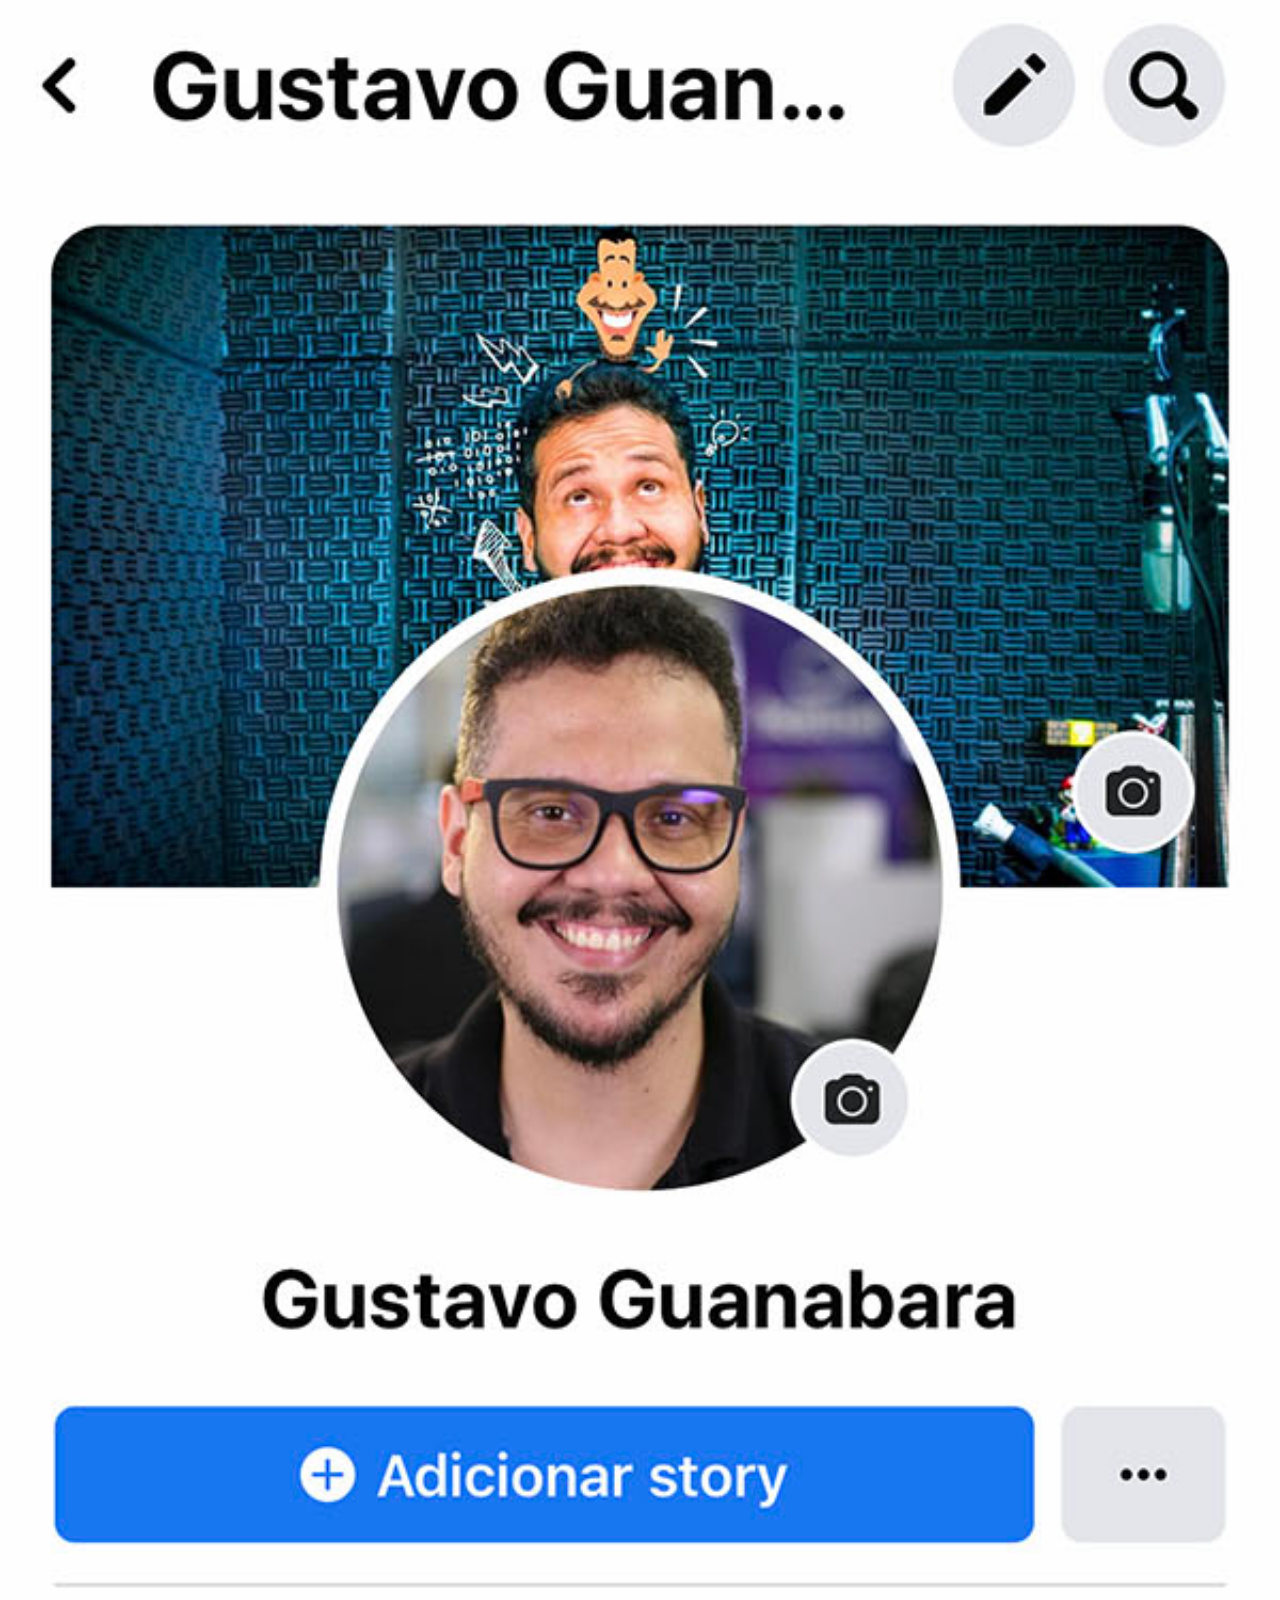
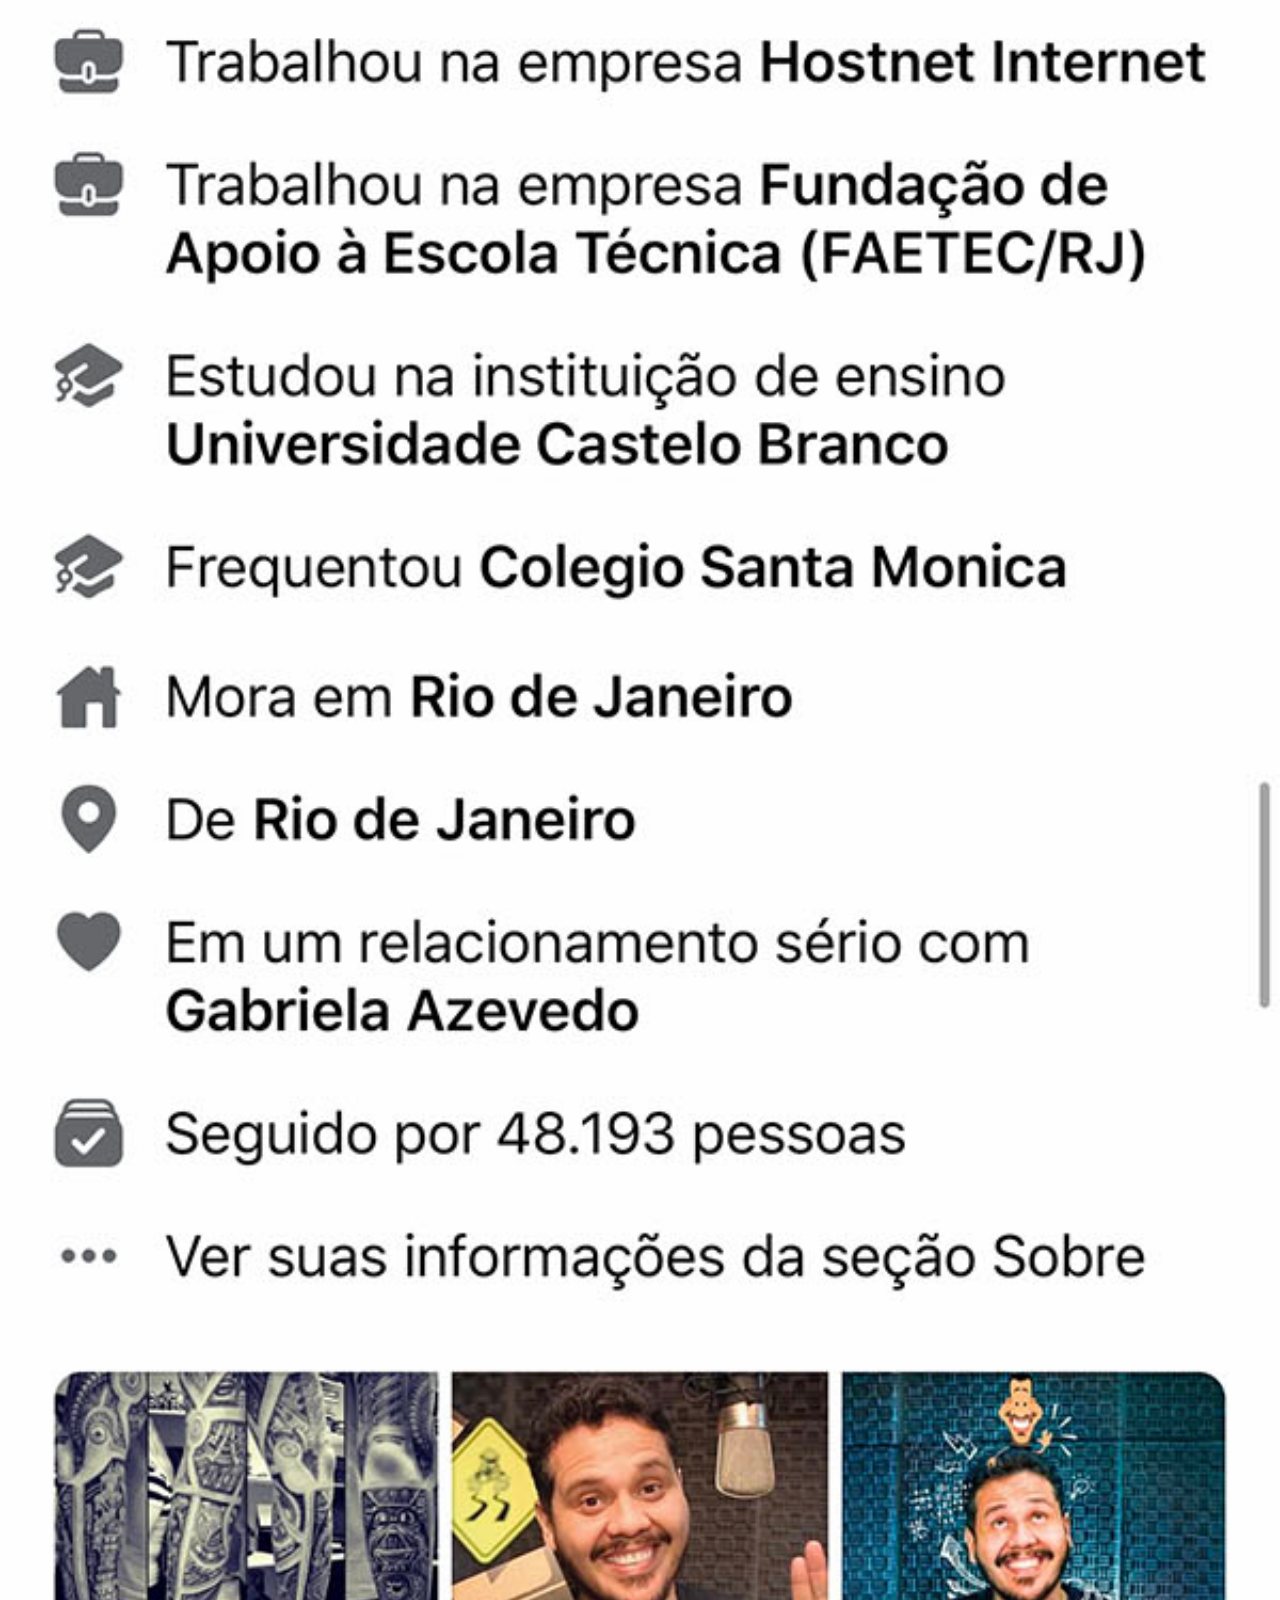
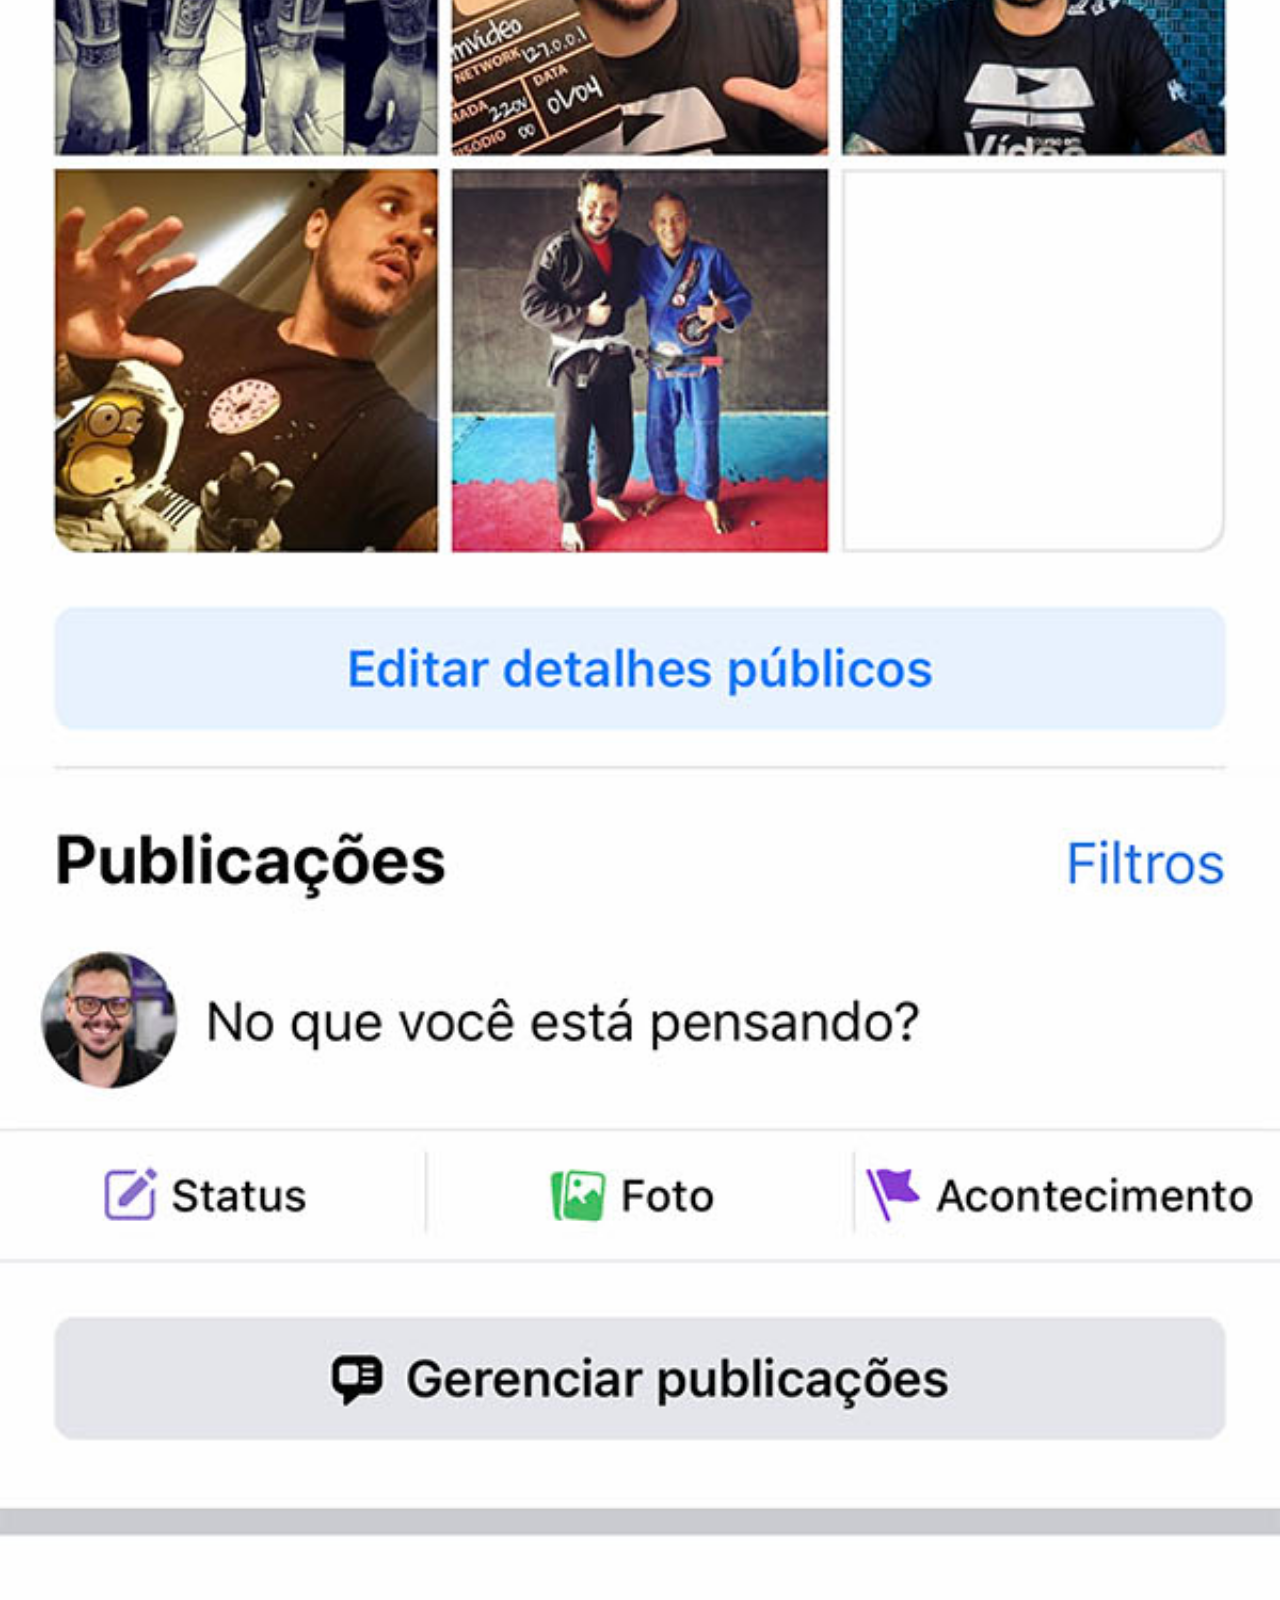
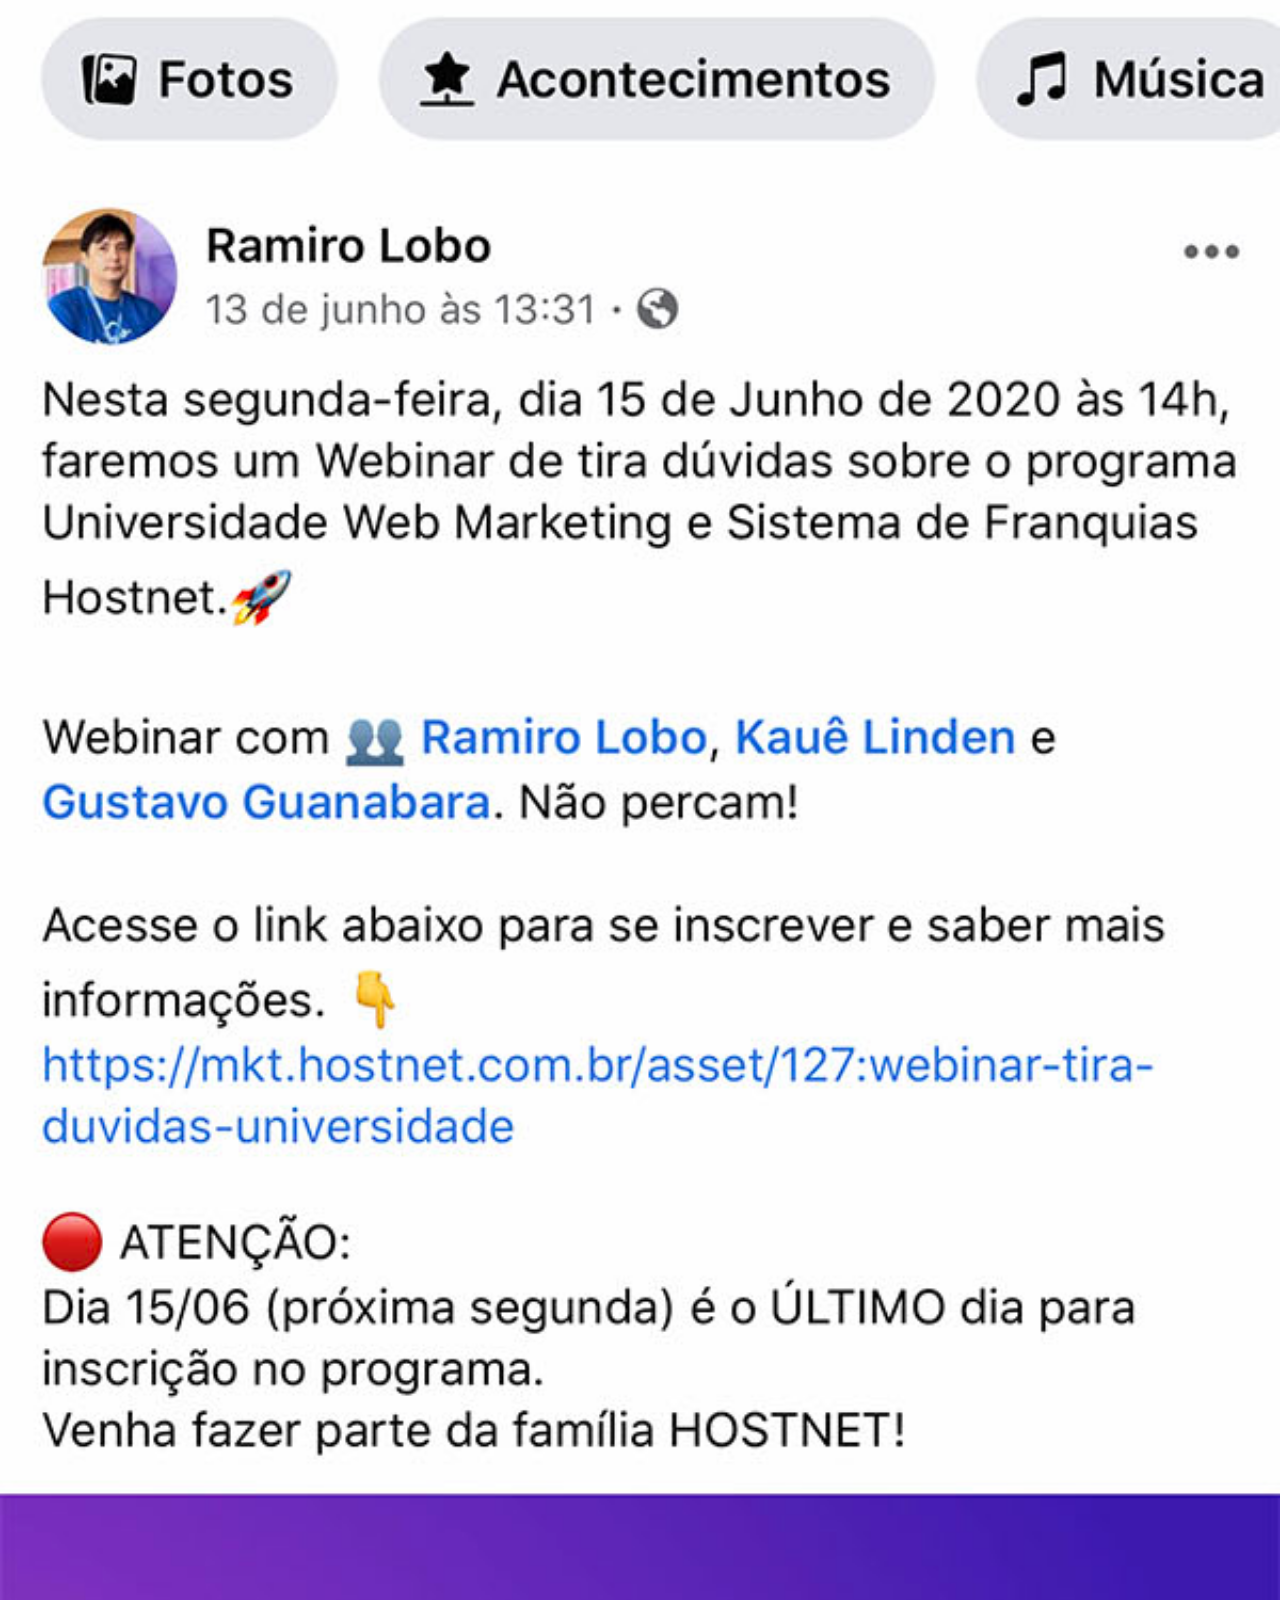
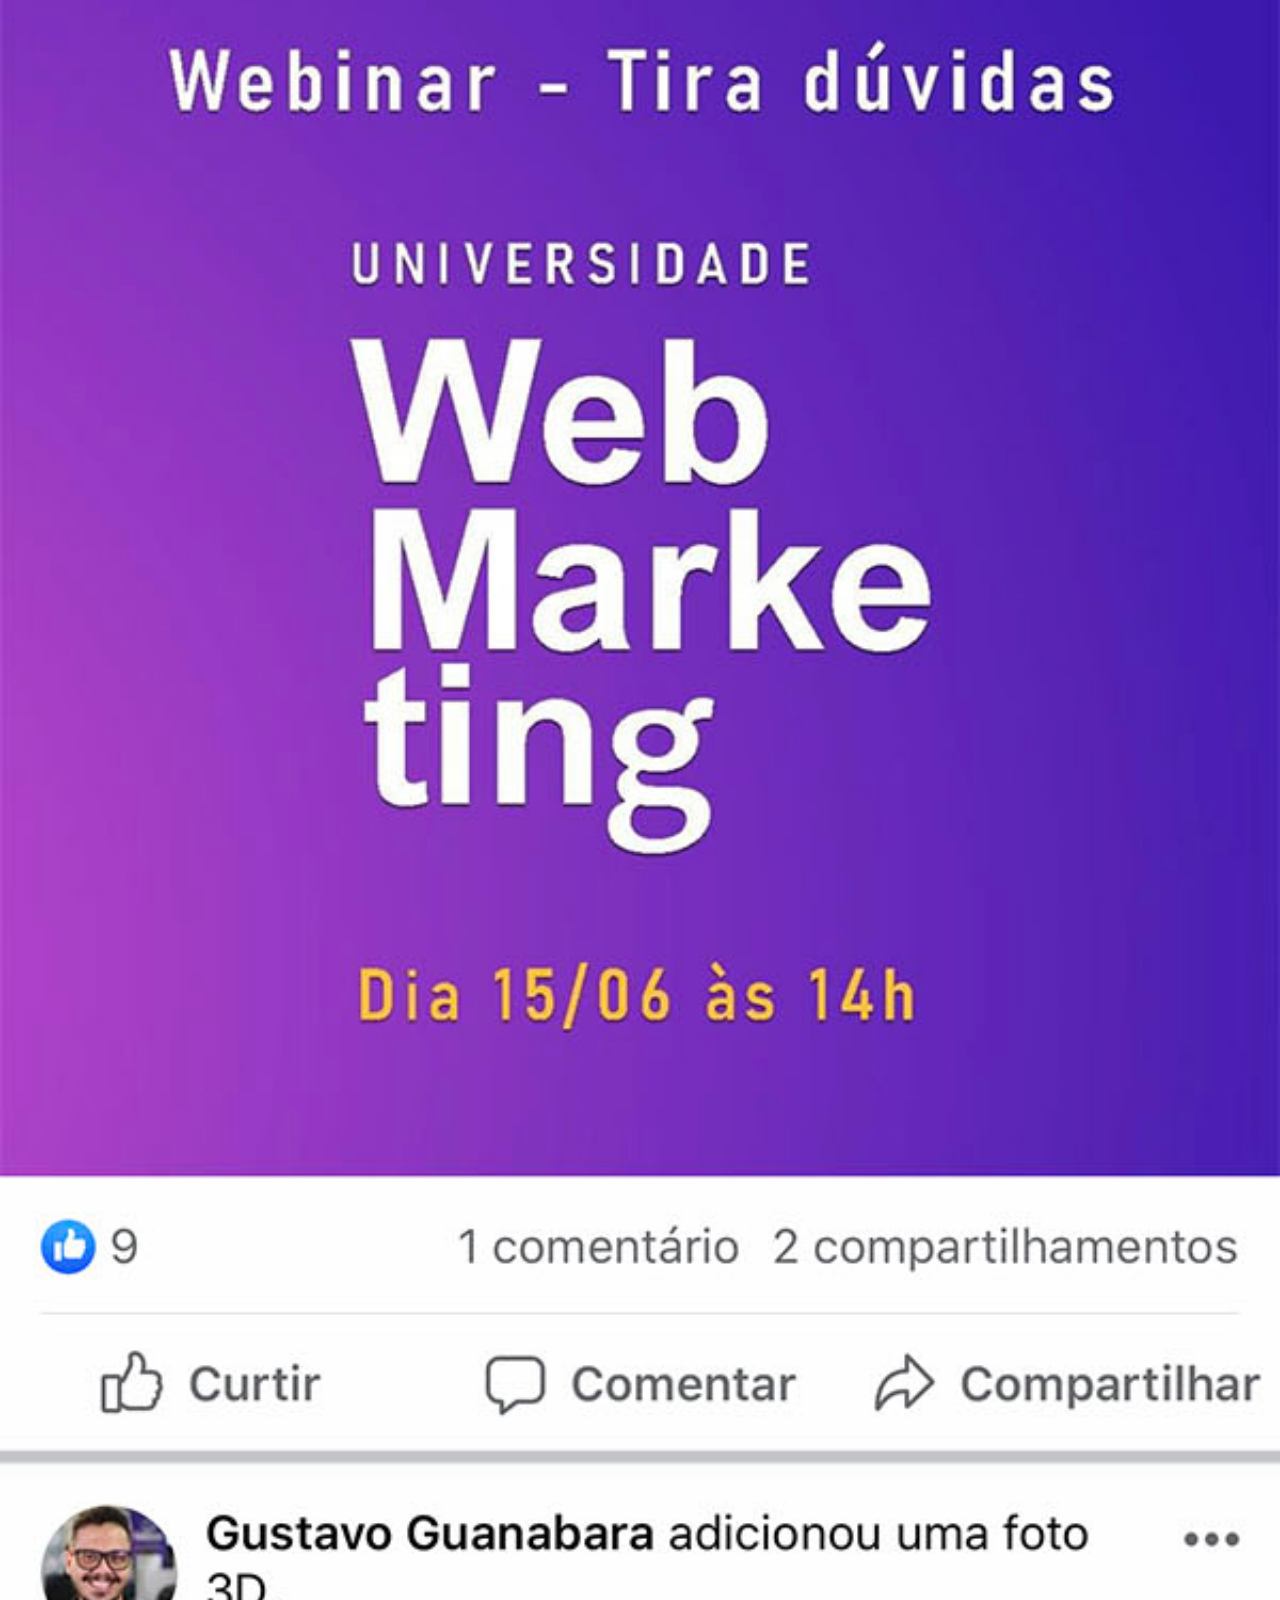
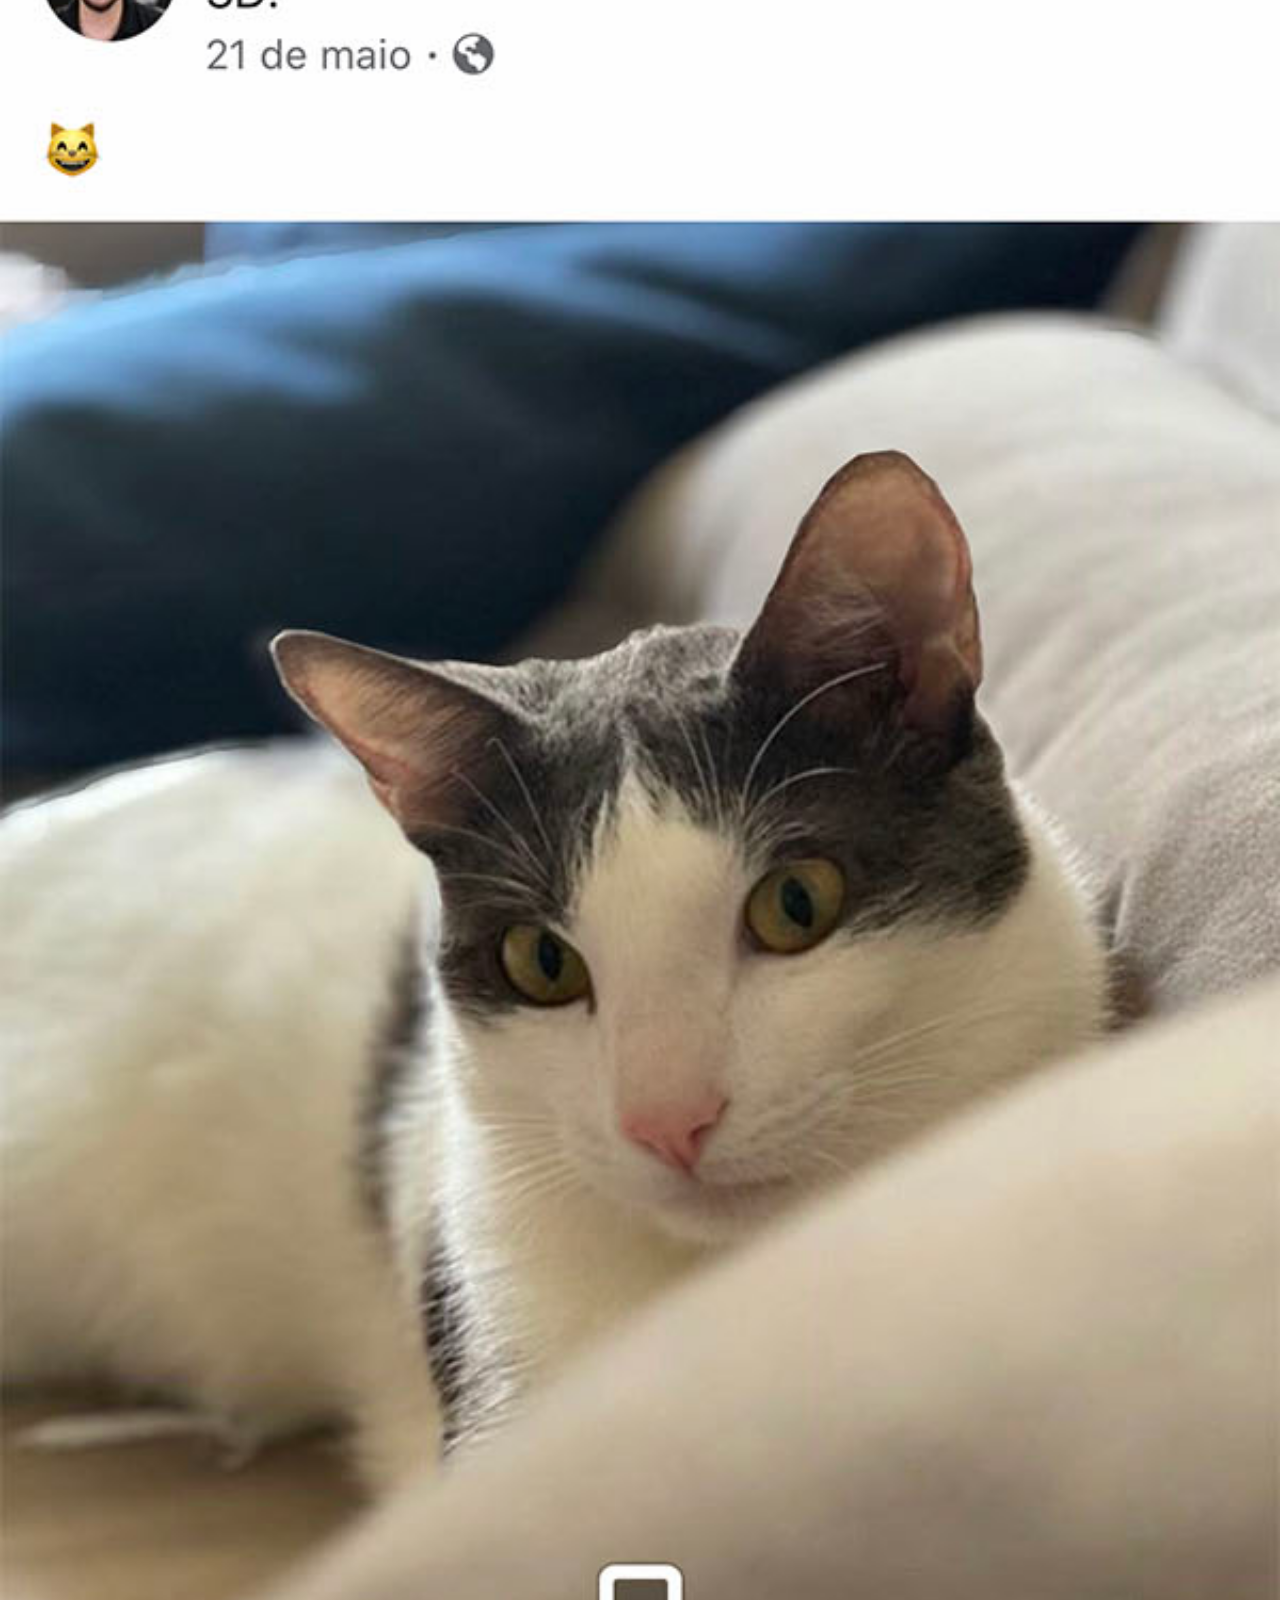
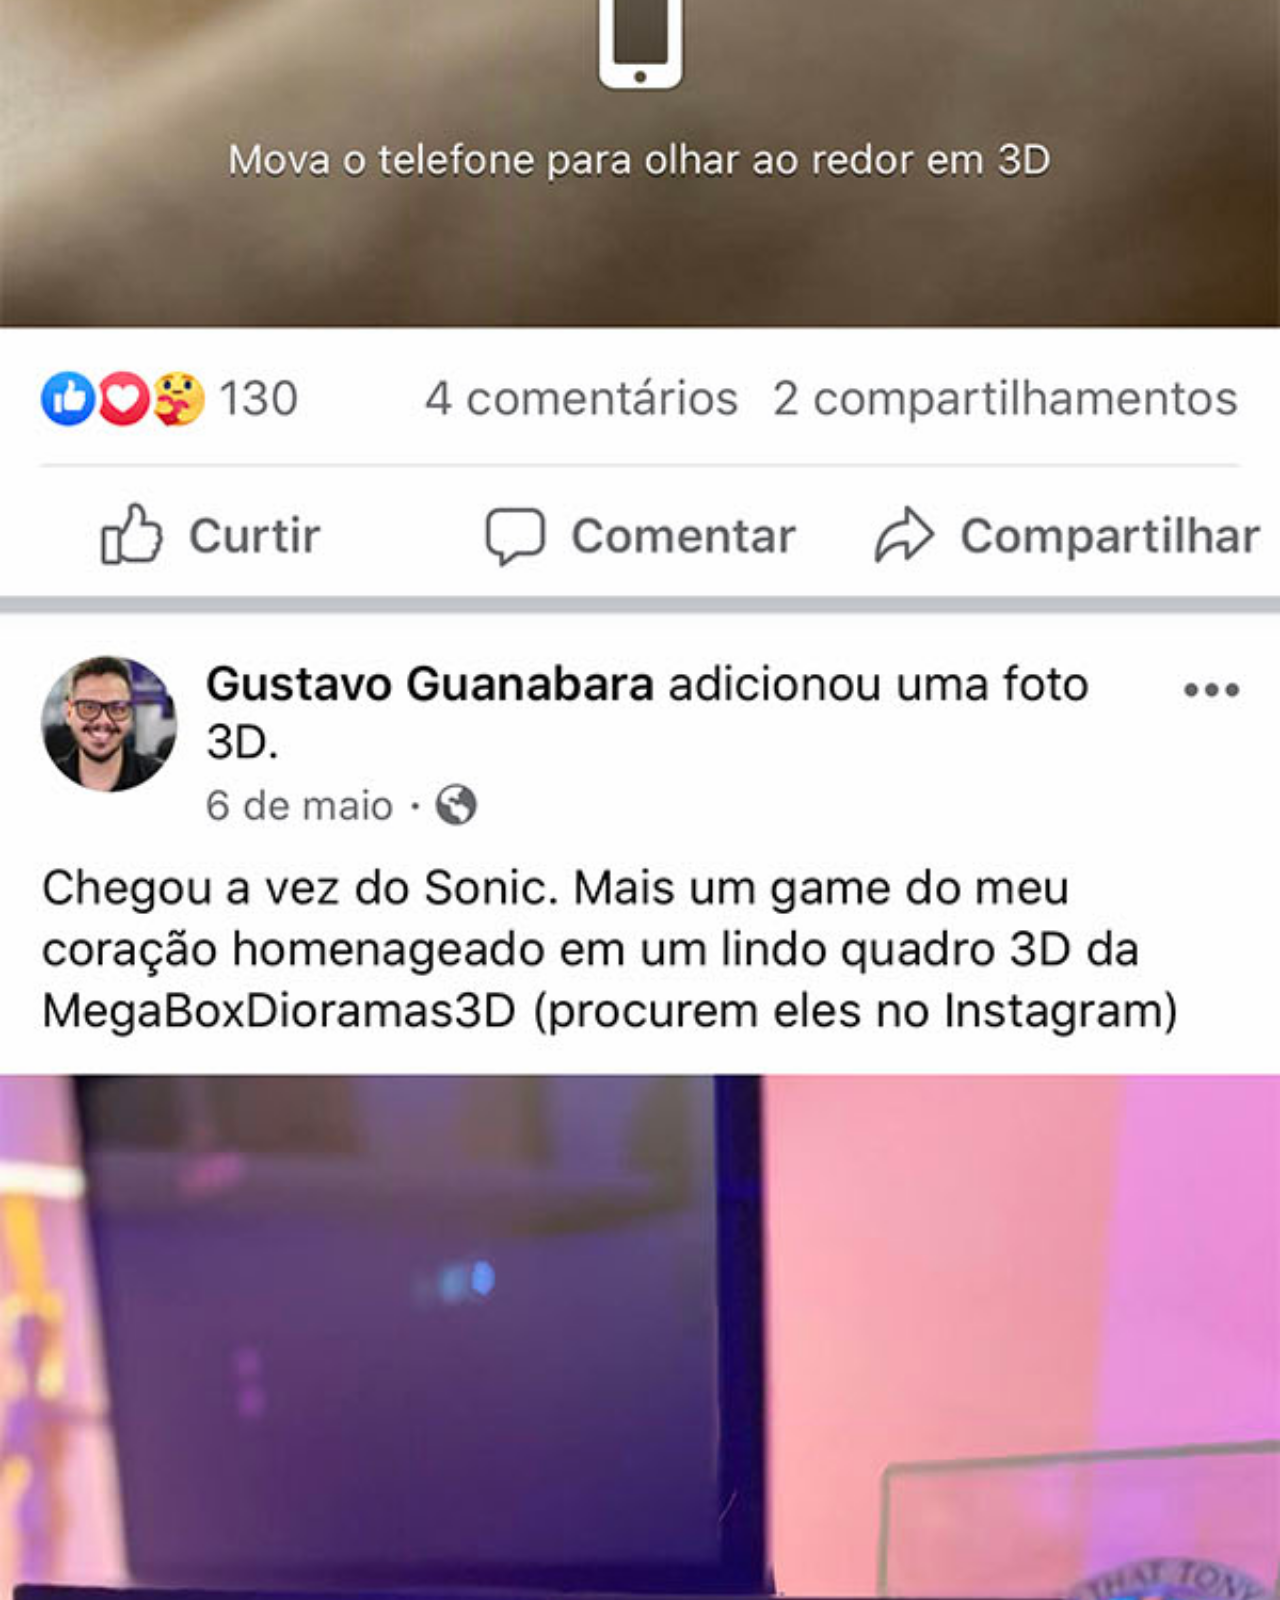
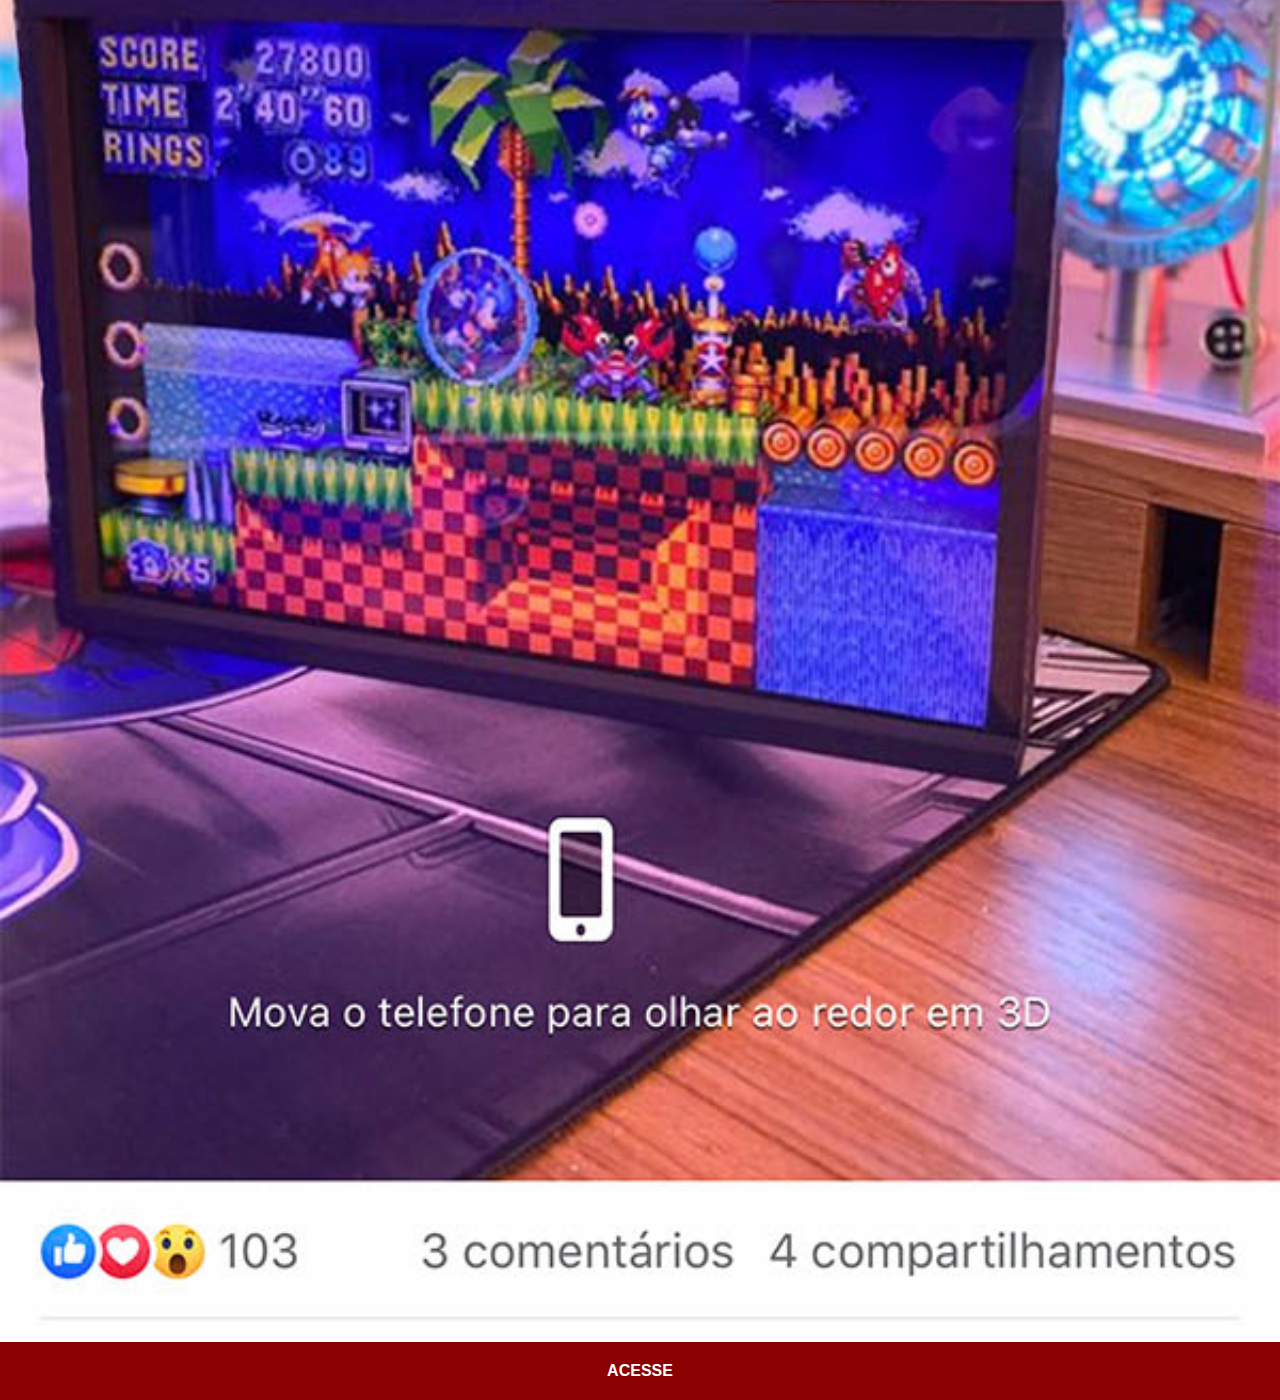
==== twitter.html @ 7df0a935 "colocado aa páginas do botão" ====
<!DOCTYPE html>
<html lang="pt-br">
<head>
    <meta charset="UTF-8">
    <meta name="viewport" content="width=device-width, initial-scale=1.0">
    <link rel="stylesheet" href="./estilos/social.css">
    <title>Twitter</title>
</head>
<body>
    <img src="./imagens/tela-facebook.jpg" alt="Facebook">
    <a href="https://twitter.com/cursosemvideo" target="_blank">ACESSE</a>
</body>
</html>
---- estilos/social.css ----
@charset "UTF-8";

*{
    margin: 0;
    padding: 0;
    font-family: Arial, Helvetica, sans-serif;
}

::-webkit-scrollbar {
    width: 0px;
    height: 0px;
}

img {
    width: 100vw;
}

a {
    display: block;
    background-color: darkred;
    color: white;
    padding: 20px;
    text-align: center;
    font-weight: bolder;
    text-decoration: none;
}

a:hover{
    background-color: red;
}
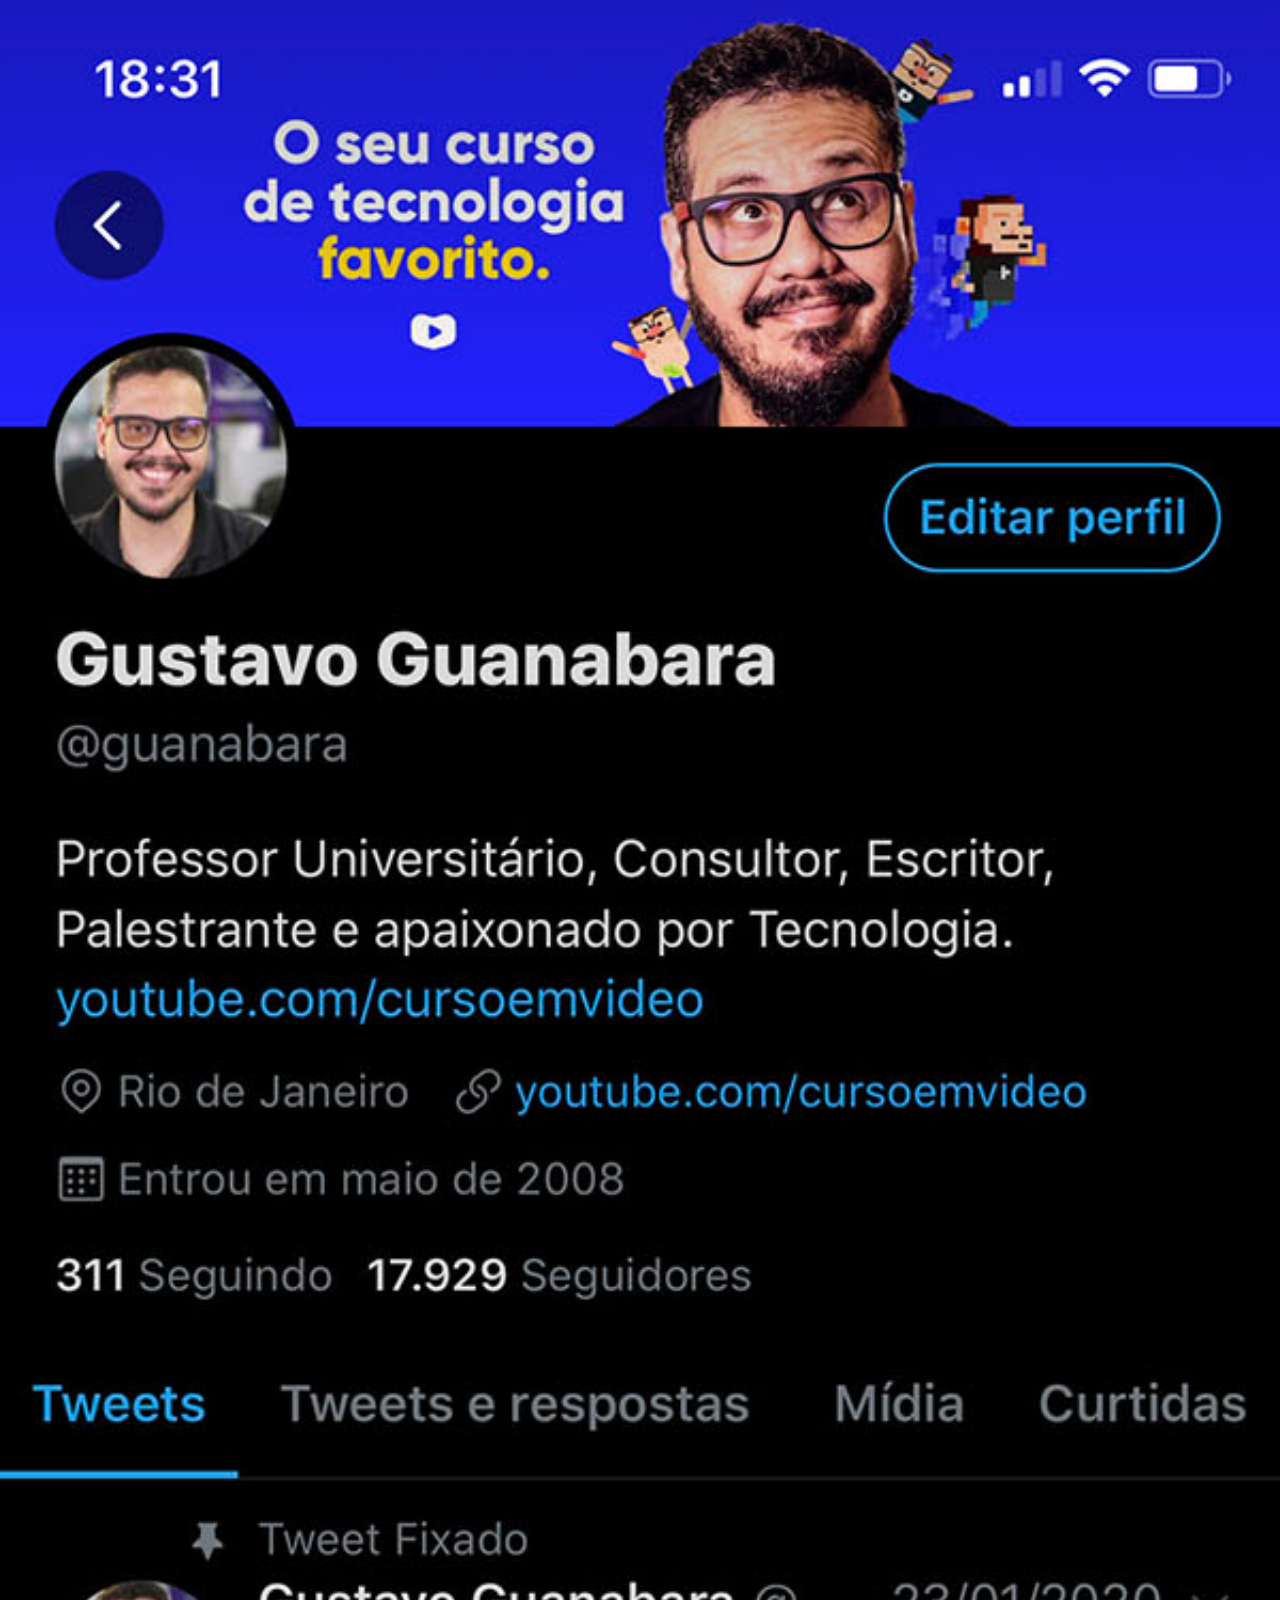
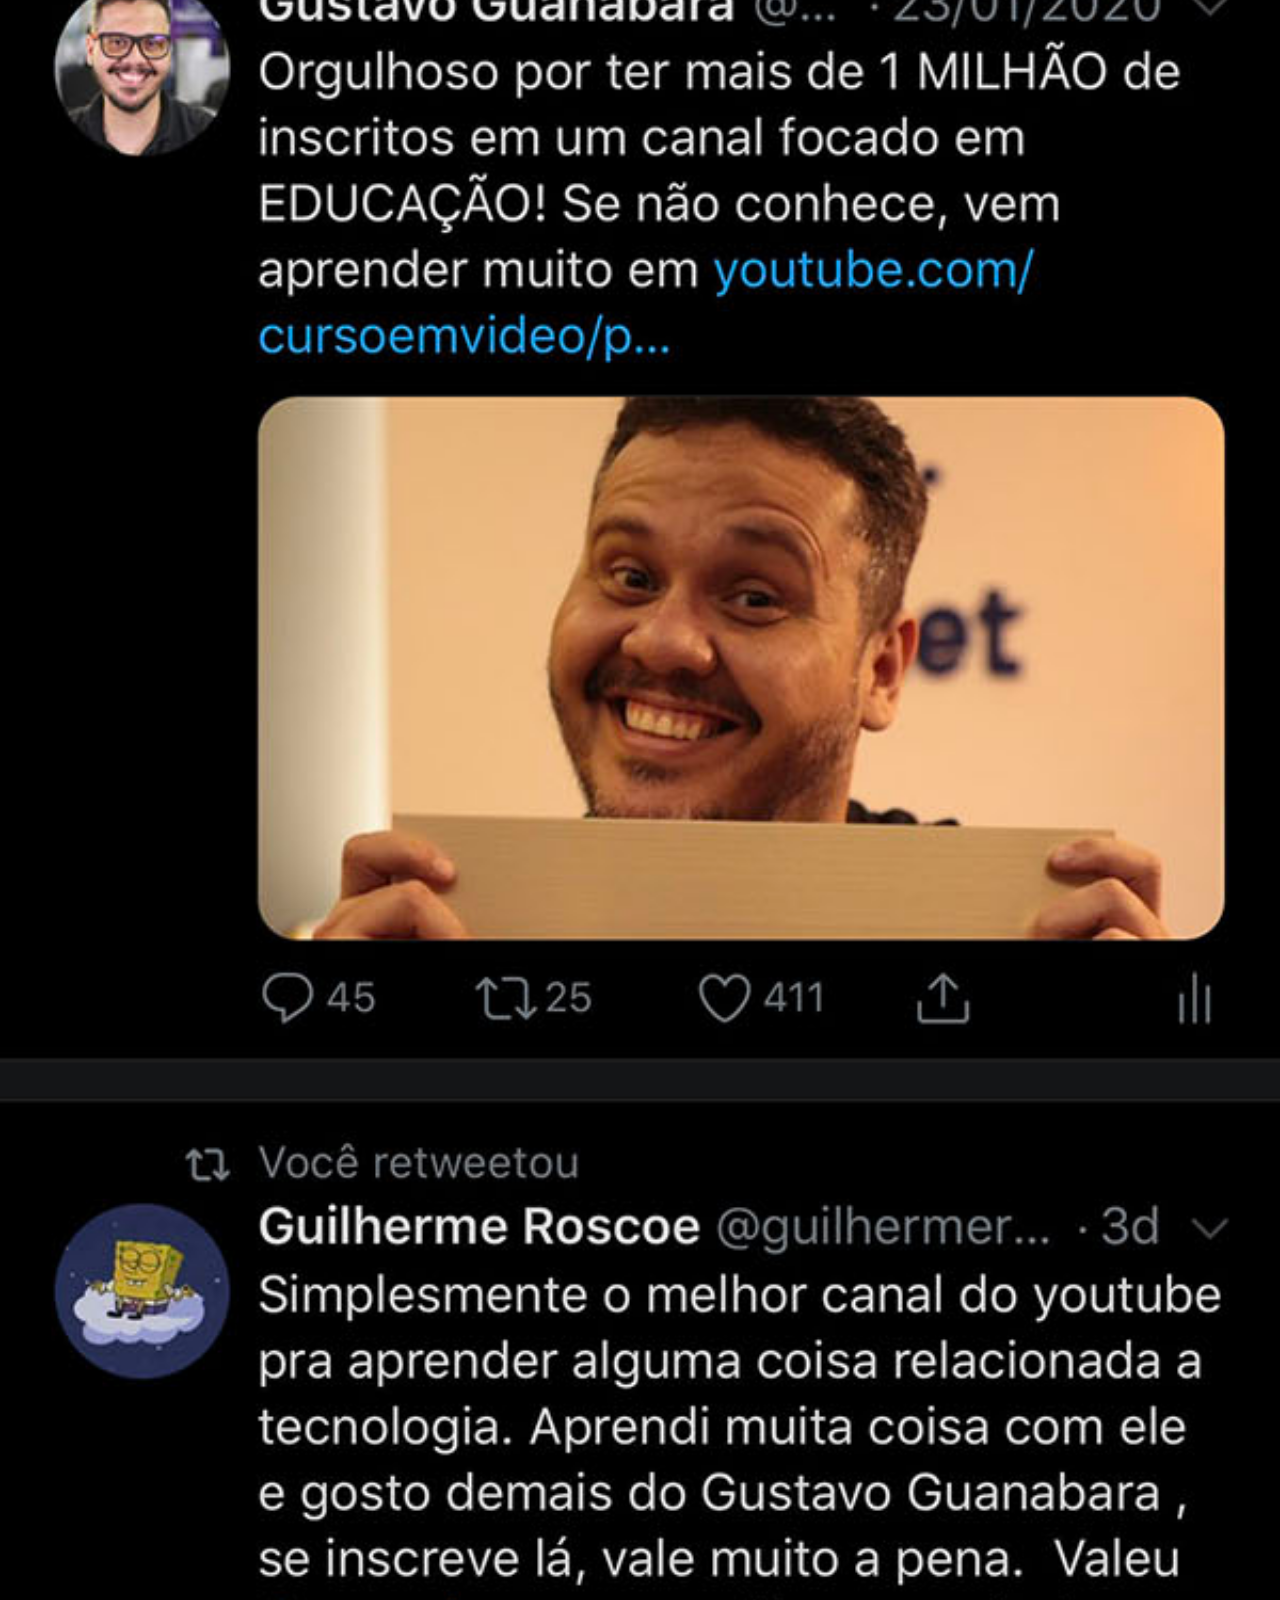
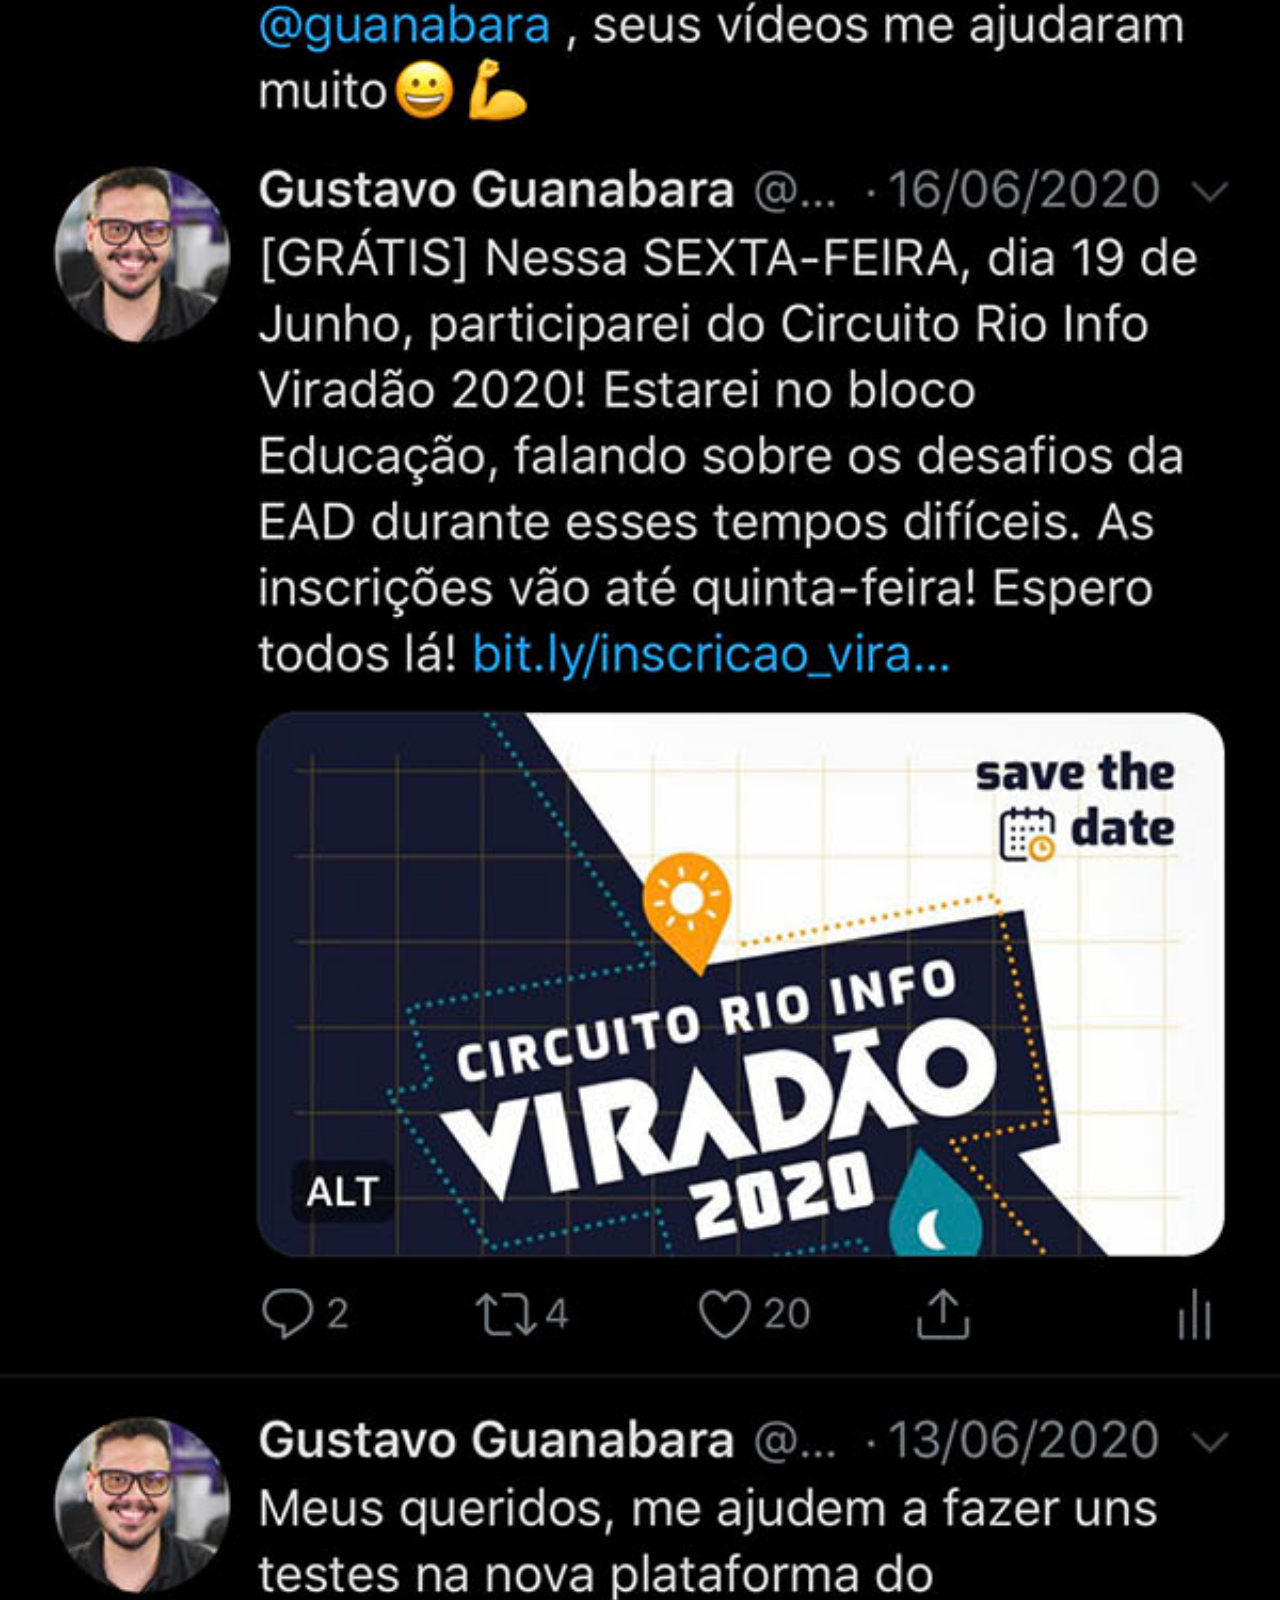
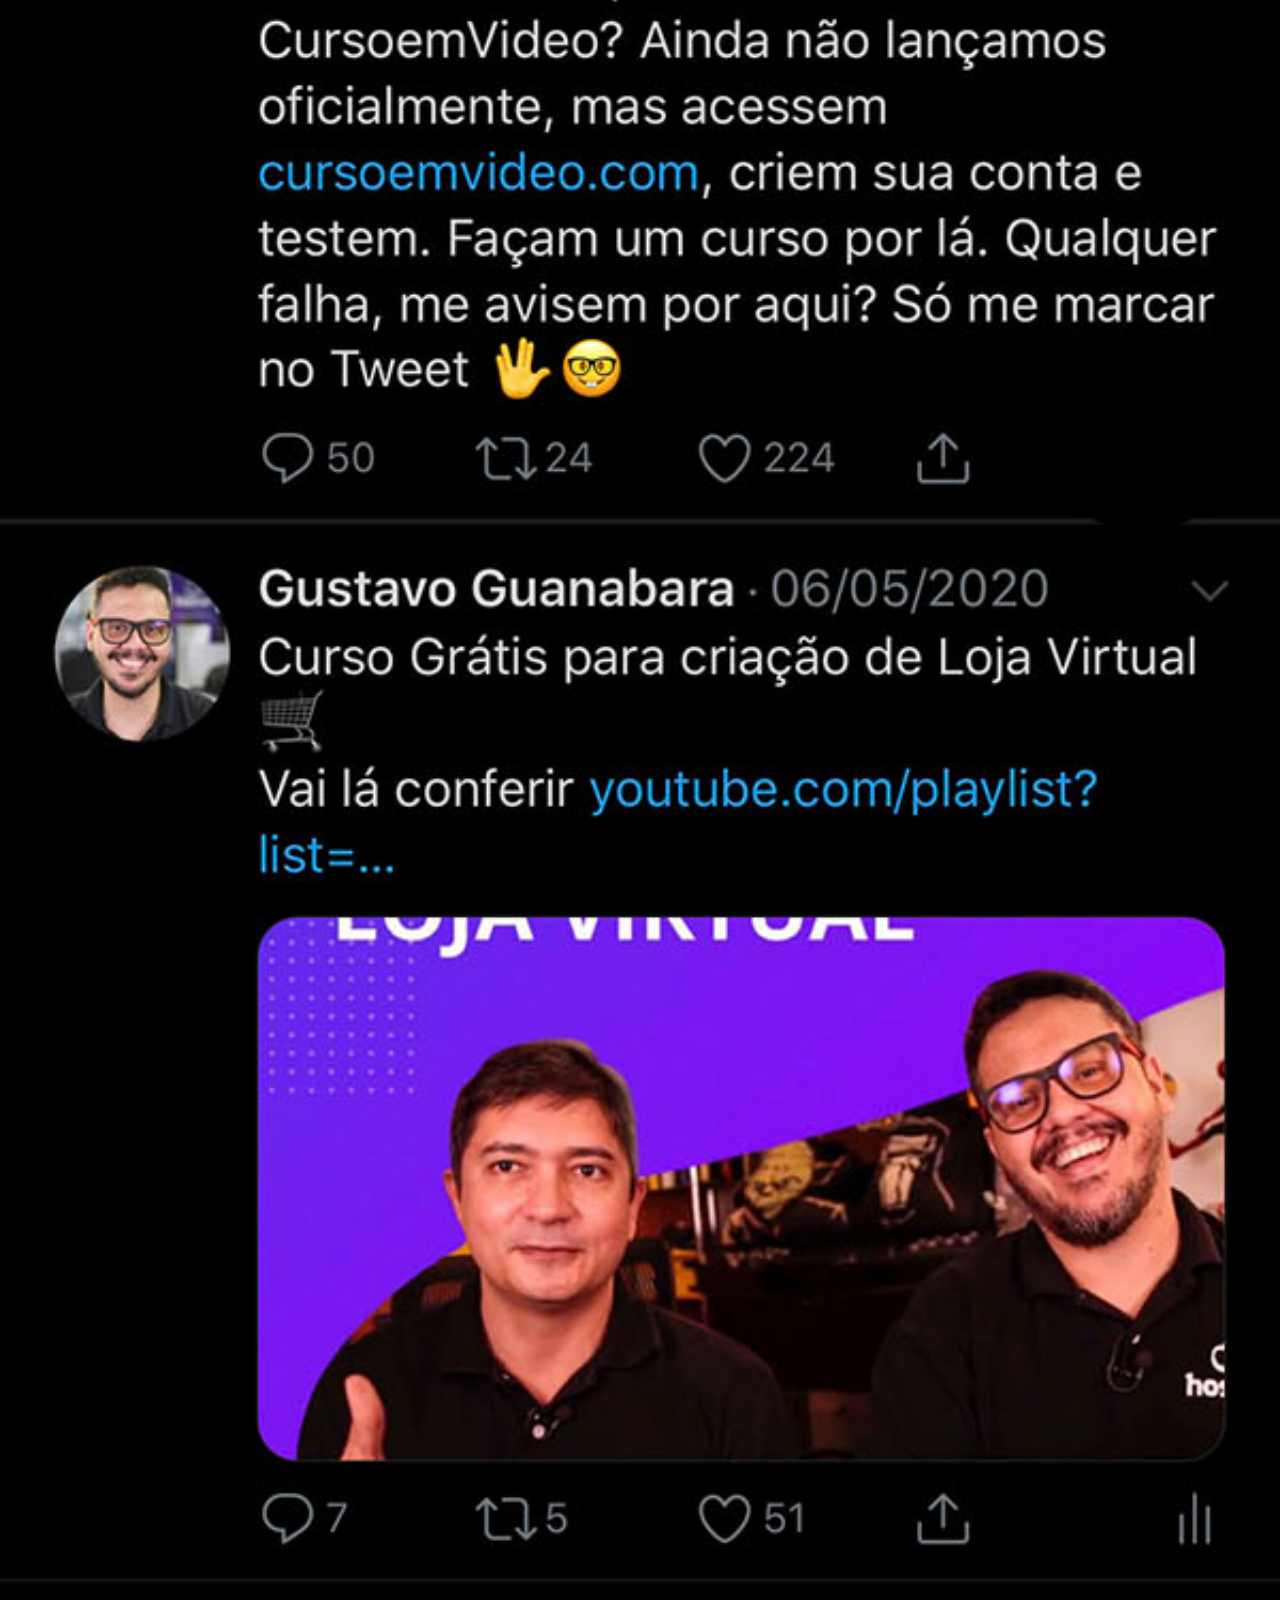
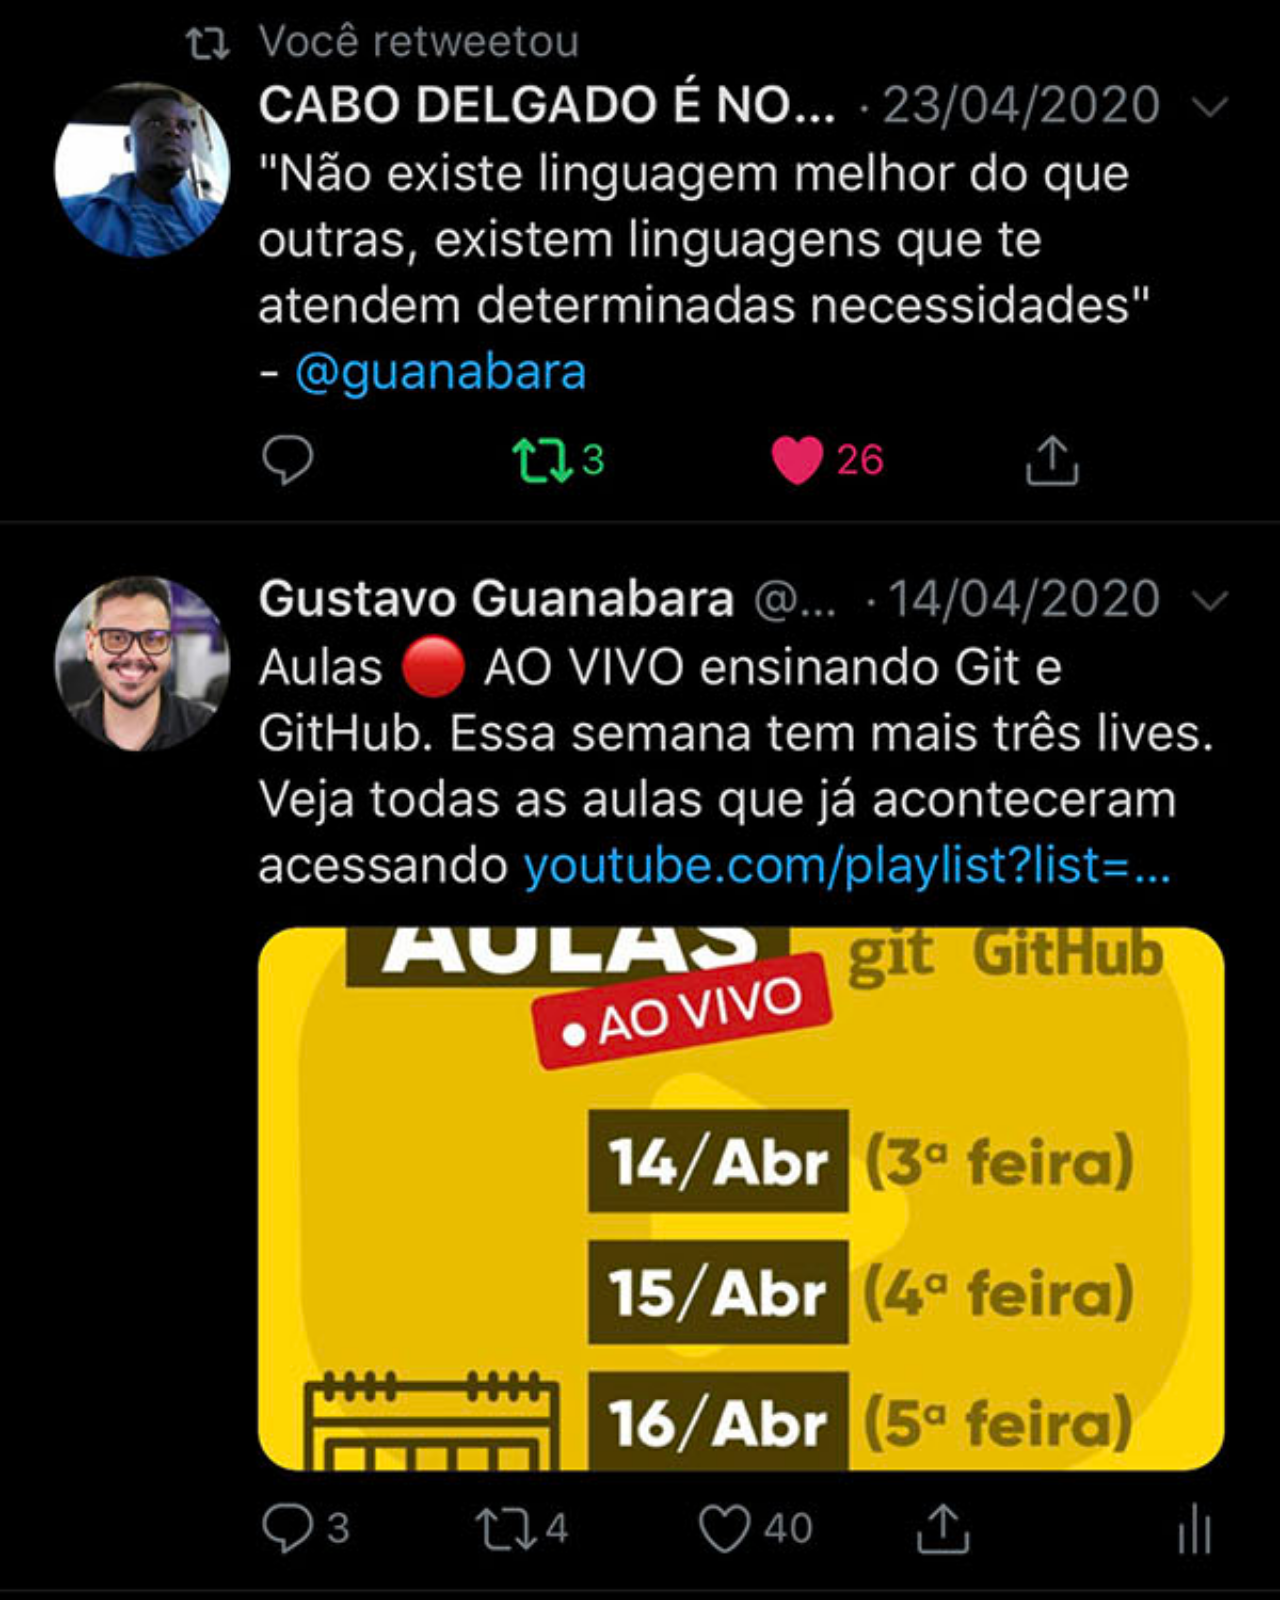
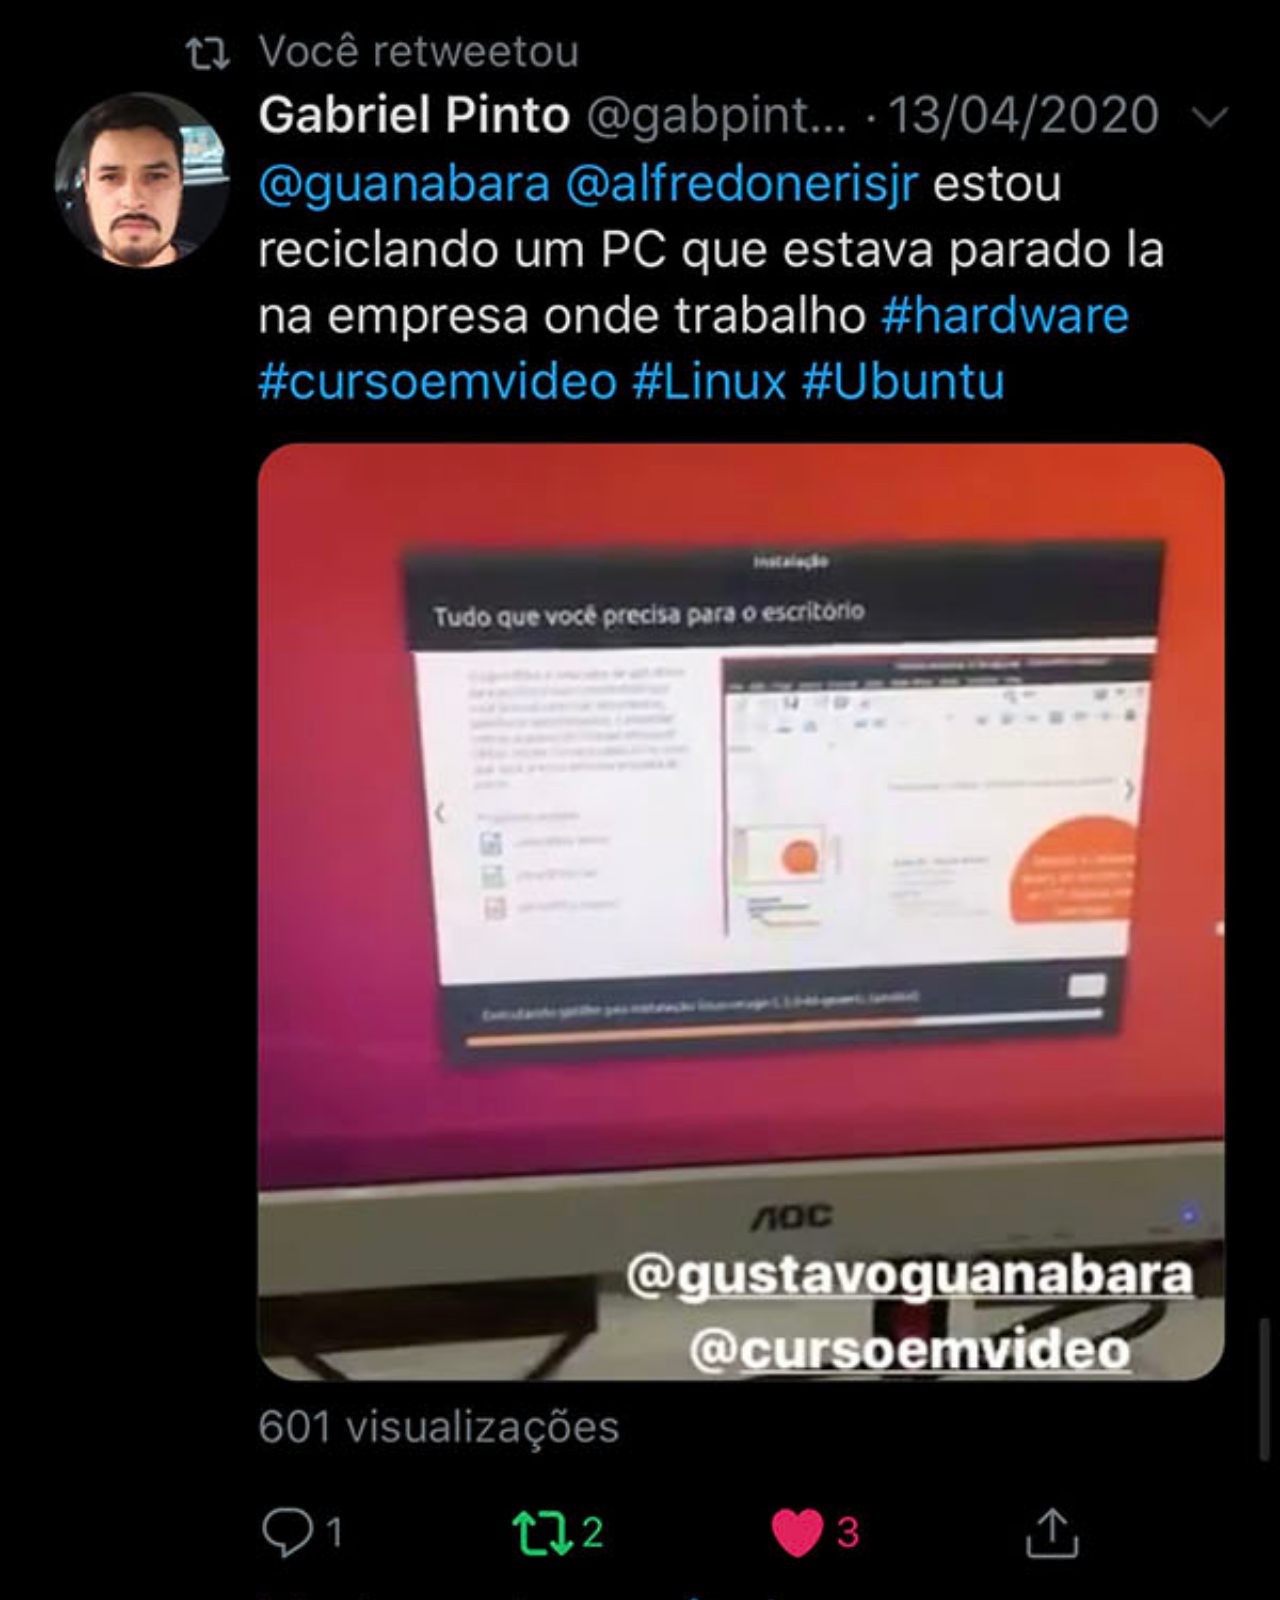
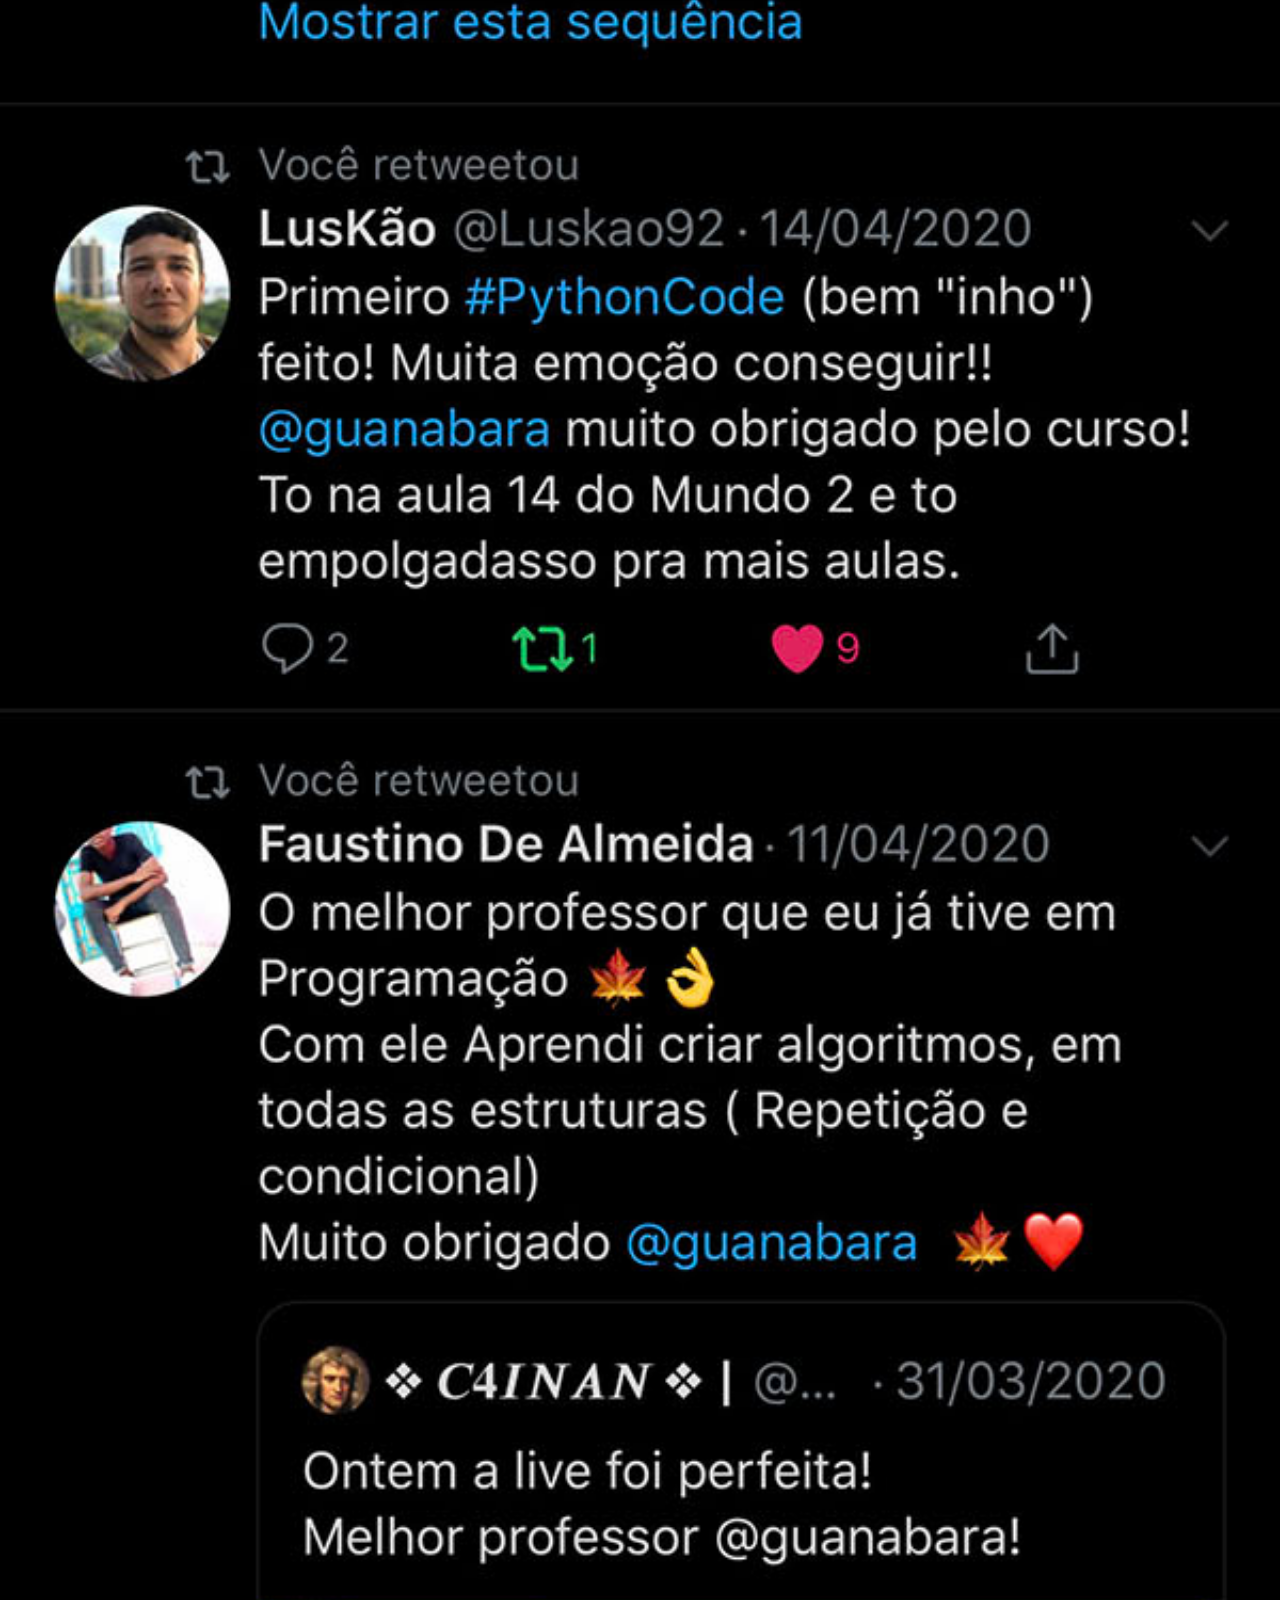
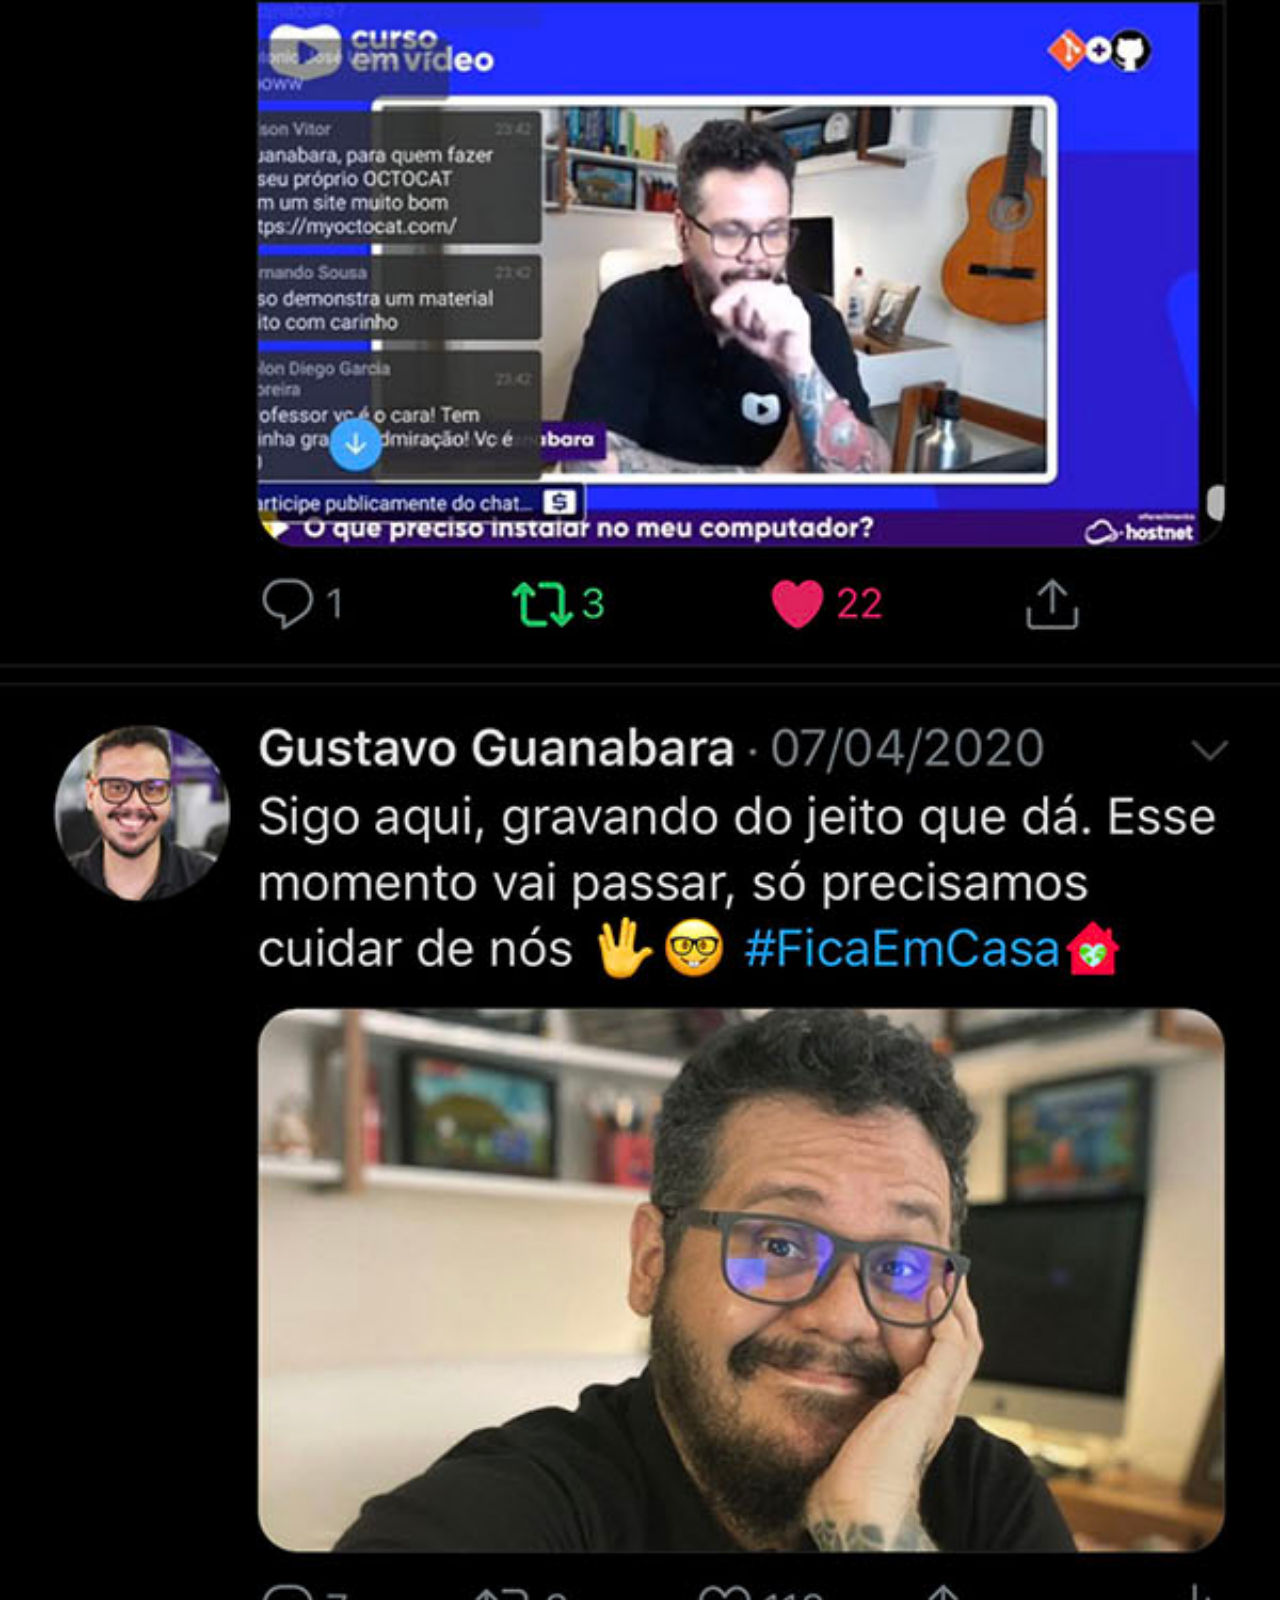
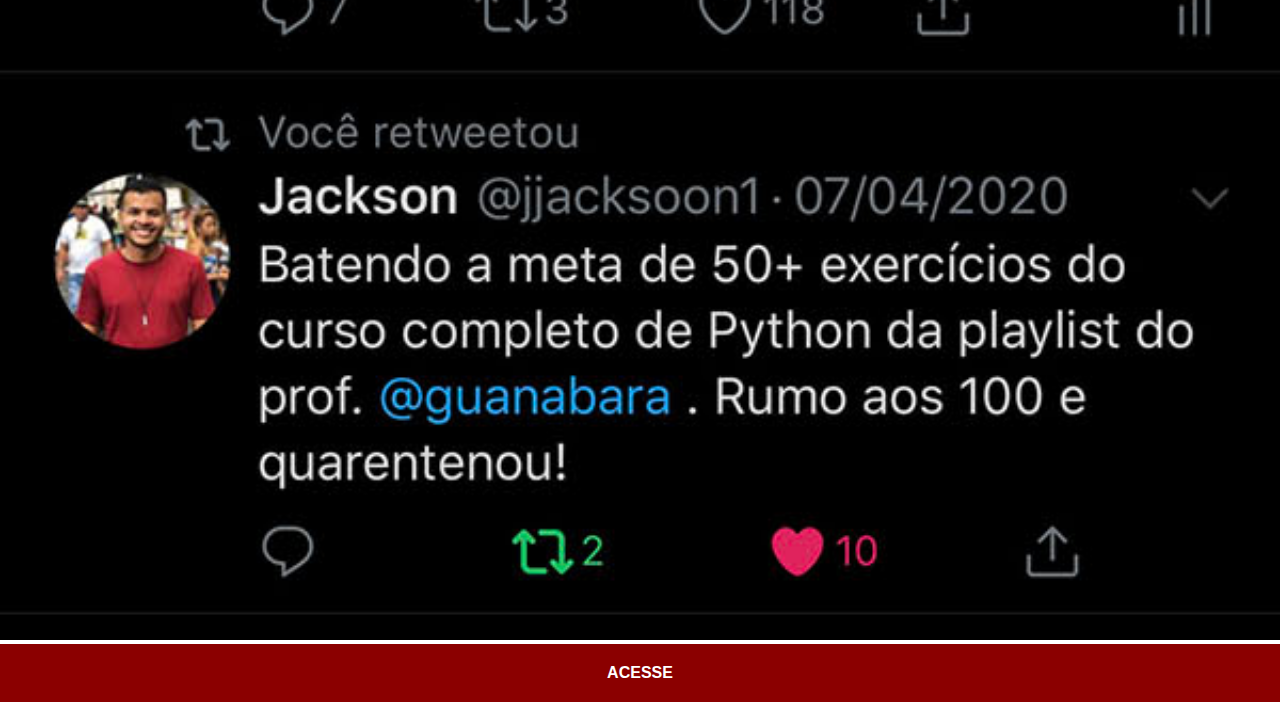
==== commit 2cb9e99c: "arrumado a página do twitter" ====
--- a/twitter.html
+++ b/twitter.html
@@ -7,7 +7,7 @@
     <title>Twitter</title>
 </head>
 <body>
-    <img src="./imagens/tela-facebook.jpg" alt="Facebook">
+    <img src="./imagens/tela-twitter.jpg" alt="Facebook">
     <a href="https://twitter.com/cursosemvideo" target="_blank">ACESSE</a>
 </body>
 </html>